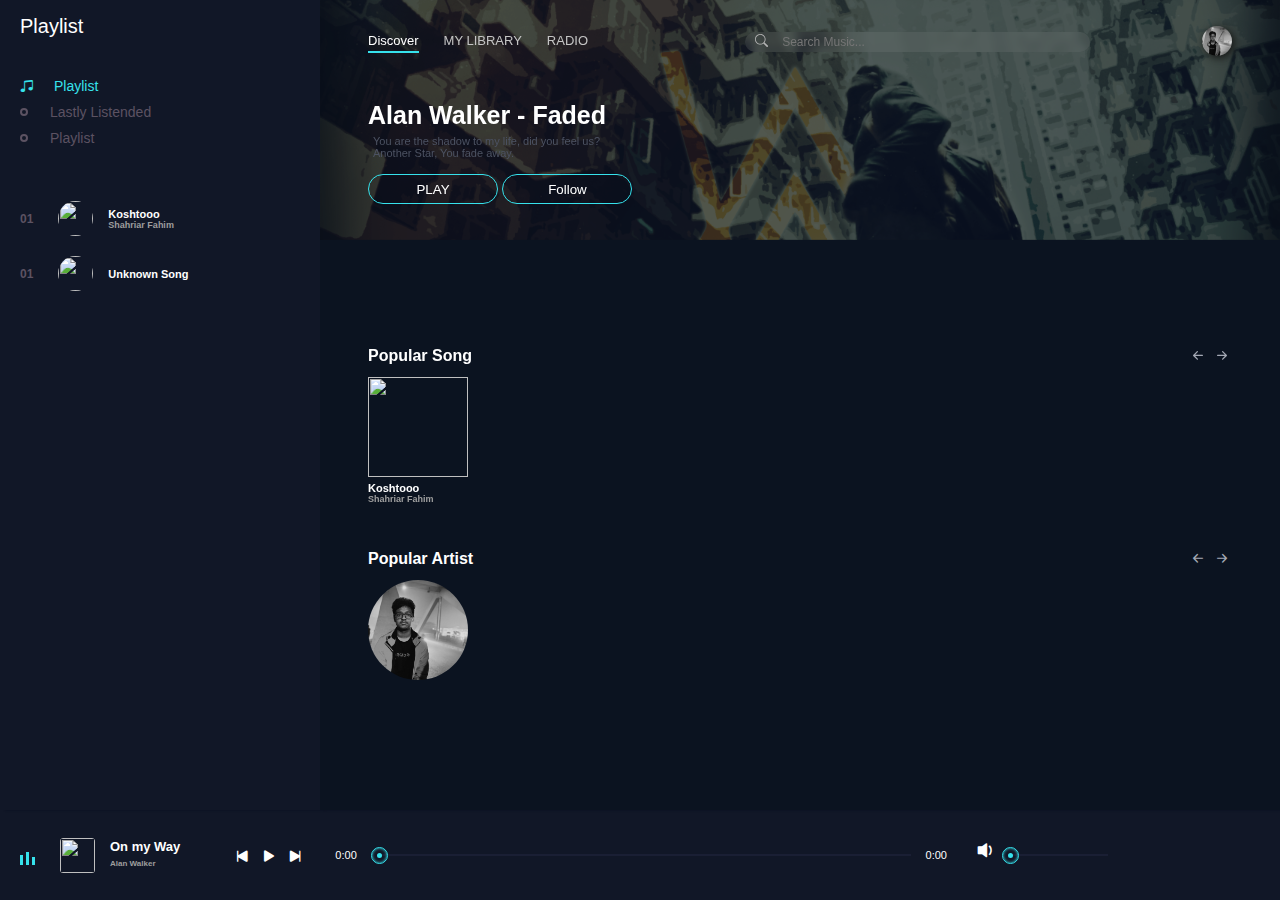
==== Siu/index.html @ 3d94c0d7 "Add files via upload" ====
<!DOCTYPE html>
<html lang="en">
<head>
    <meta charset="UTF-8">
    <meta name="viewport" content="width=device-width, initial-scale=1.0">
    <title>Siuu</title>
    <link rel="stylesheet" href="https://cdn.jsdelivr.net/npm/bootstrap-icons@1.11.2/font/bootstrap-icons.min.css">
    <link rel="stylesheet" href="style.css">
</head>
<body>
    <header>
        <div class="menu_side">
            <h1>Playlist</h1>
            <div class="playlist">
                <h4 class="active"><span></span><i class="bi bi-music-note-beamed"></i> Playlist</h4>
                <h4><span></span><i class="bi bi-music-note-beamed"></i> Lastly Listended</h4>
                <h4><span></span><i class="bi bi-music-note-beamed"></i> Playlist</h4>
            </div>
            <div class="menu_song">
                <li class="song_item">
                    <span>01</span>
                    <img src="img/1.jpg">
                    <h5>
                        On my Way
                        <div class="artist_name">Alan Walker</div>
                    </h5>
                        <i class="bi playListPlay bi-play-circle-fill" id="1"></i>
                </li>
                <li class="song_item">
                    <span>01</span>
                    <img src="img/01.jpg">
                    <h5>
                        On my Way
                        <div class="artist_name">Alan Walker</div>
                    </h5>
                        <i class="bi playListPlay bi-play-circle-fill" id="2"></i>
                </li>
            </div>
        </div>
        <div class="song_side">
            <nav>
                <ul>
                    <li>Discover <span></span></li>
                    <li>MY LIBRARY</li>
                    <li>RADIO</li>
                </ul>
                <div class="search">
                    <i class="bi bi-search"></i>
                    <input type="text" placeholder="Search Music...">
                </div>
                <div class="user">
                    <img src="img/1.jpg" alt="User" title="Shahriar Fahim">
                </div>
            </nav>
            <div class="content">
                <h1>Alan Walker - Faded</h1>
                <p>
                    You are the shadow to my life, did you feel us? <br>
                    Another Star, You fade away. 
                </p>
                <div class="buttons">
                    <button>PLAY</button>
                    <button>Follow</button>
                </div>
            </div>
            <div class="popular_songs">
                <div class="h4">
                    <h4>Popular Song</h4>
                    <div class="btn_s">
                        <i id="left_scroll" class="bi bi-arrow-left-short"></i>
                        <i id="right_scroll" class="bi bi-arrow-right-short"></i>
                    </div>
                </div>
                <div class="pop_song">
                    <li class="song_item song_item_popular">
                        <div class="img_play">
                            <img src="img/01.jpg">
                            <i class="bi playListPlay bi-play-circle-fill" id="11"></i>
                        </div>
                        <h5>
                            On my Way
                            <div class="artist_name">Alan Walker</div>
                        </h5>
                    </li>
                </div>
            </div>  
            <div class="popular_artist">
                <div class="h4">
                    <h4>Popular Artist</h4>
                    <div class="btn_s">
                        <i id="left_scroll" class="bi bi-arrow-left-short"></i>
                        <i id="right_scroll" class="bi bi-arrow-right-short"></i>
                    </div>
                </div>
                <div class="pop_song">
                    <li class="item song_item_artist">
                        <img src="img/1.jpg">
                    </li>
                </div>
            </div>  
        </div>


        <div class="master_play">
            <div class="wave">
                <div class="wave1"></div>
                <div class="wave1"></div>
                <div class="wave1"></div>
            </div>
            <img src="img/01.jpg" id="masterPlayIcon">
            <h5 id="title">On my Way <br>
                <div class="artist_name">Alan Walker</div>
            </h5>
            <div class="icon">
                <button class="controls"><i class="bi bi-skip-start-fill" id="back"></i></button>
                <button class="controls" onclick="playPause()"><i class="bi bi-play-fill" id="masterPlay"></i></button>
                <button class="controls"><i class="bi bi-skip-end-fill" id="next"></i></button>
            </div>
            <span id="current_start">0:00</span>
            <div class="bar">
                <input type="range" id="seek" min="0" value="0" max="100">
                <div class="bar2" id="bar2"></div>
                <div class="dot"></div>
            </div>
            <span id="current_end">0:00</span>
            <div class="vol">
                <i class="bi bi-volume-down-fill vol_icon"></i>
                <input type="range" id="vol" min="0" value="0" max="100">
                <div class="vol_bar"></div>
                <div class="dot" id="vol_dot"></div>
            </div>
        </div>
    </header>
    <script src="script.js"></script>
</body>
</html>
---- Siu/style.css ----
*{
    margin: 0;
    padding: 0;
    box-sizing: border-box;
    font-family: 'Poppins', sans-serif;
}

body {
    width: 100%;
    height: 100vh;
    background: #131312;
    display: flex;
    align-items: center;
    justify-content: center;
}

header {
    width: 100%;
    height: 100%;
    /* border: 1px solid #fff; */
    display: flex;
    flex-wrap: wrap;
    overflow: hidden;
    color: #fff;
}

header .menu_side , .song_side {
    width: 25%;
    height: 90%;
    position: relative;
    /* border: 1px solid #fff; */
    background: #111727;
    box-shadow: 5px 0 2px #090f1f;
}

header .song_side {
    width: 75%;
    background: #0b1320;
}

header .master_play {
    width: 100%;
    height: 10%;
    background: #111727;
    box-shadow: 0 3px 8px #090f1f;
}

header .menu_side h1 {
    font-size: 20px;
    margin: 15px 0 0 20px;
    font-weight: 500;
}

header .menu_side .playlist {
    margin: 40px 0 0 20px;
}

header .menu_side .playlist h4 {
    font-size: 14px;
    font-weight: 400;
    padding-bottom: 10px;
    display: flex;
    align-items: center;
    color: #5c5262;
    transition: 0.3s linear;
}

header .menu_side .playlist h4:hover {
    color: #fff;
    cursor: pointer;
}

header .menu_side .playlist h4 span {
    position: relative;
    margin-right: 30px;
}

header .menu_side .playlist h4 span::before {
    content: '';
    position: absolute;
    width: 4px;
    height: 4px;
    top: -4px;
    border: 2px solid #5c5262;
    border-radius: 50%;
    transition: 0.3s linear;
}

header .menu_side .playlist h4:hover span::before {
    border: 2px solid #fff;
}

header .menu_side .playlist h4 .bi {
    display: none;
}

header .menu_side .playlist .active {
    color: #36e2ec;
}

header .menu_side .playlist .active span {
    display: none;
}

header .menu_side .playlist .active .bi {
    display: flex;
    margin-right: 20px;
}

header .menu_side .menu_song {
    width: 100%;
    height: 354px;
    /* border: 1px solid #fff; */
    margin-top: 40px;
}

header .menu_side .menu_song li {
    position: relative;
    list-style-type: none;
    padding: 5px 0 5px 20px;
    display: flex;
    align-items: center;
    margin-bottom: 10px;
    cursor: pointer;
    transition: 0.3s linear;
}

header .menu_side .menu_song li:hover {
    background: rgb(105, 105, 170, .1);
}

header .menu_side .menu_song li span {
    font-size: 12px;
    font-weight: 600;
    color: #5c5262;
}

header .menu_side .menu_song li img {
    width: 35px;
    height: 35px;
    margin-left: 25px;
    border-radius: 50%;
}

header .menu_side .menu_song li h5 {
    font-size: 11px;
    margin-left: 15px;
}

header .menu_side .menu_song li h5 .artist_name {
    font-size: 9px;
    color: #9e9e9e;
}
header .menu_side .menu_song li .bi {
    position: absolute;
    right: -30px;
    top: 7px;
    font-size: 20px;
    transition: 0.5s;
}
header .menu_side .menu_song li:hover .bi {
    position: absolute;
    right: 15px;
    top: 7px;
    font-size: 20px;
}

header .master_play {
    display: flex;
    align-items: center;
    padding: 0 20px;
}

header .master_play .wave {
    width: 30px;
    height: 30px;
    /* border: 1px solid #fff; */
    padding-bottom: 5px;
    display: flex;
    align-items: flex-end;
    margin-right: 10px;
}

header .master_play .wave .wave1 {
    width: 3px;
    height: 10px;
    margin-right: 3px;
    border: 10px 10px 0 0;
    background: #36e2ec;
    animation: wave unset;
}

header .master_play .wave .wave1:nth-child(2) {
    height: 13px;
    /* animation-delay: .4s; */
}
header .master_play .wave .wave1:nth-child(3) {
    height: 8px;
    /* animation-delay: .8s; */
}

/* Javascript CLass Wave */
header .master_play .active2 .wave1 {
    animation: wave .5s linear infinite;
}
header .master_play .active2 .wave1:nth-child(2) {
    animation-delay: .4s;
}
header .master_play .active2 .wave1:nth-child(3) {
    animation-delay: .8s;
}

@keyframes wave {
    0%{
        height: 10px;
    }
    50%{
        height: 15px;
    }
    100%{
        height: 10px;
    }
}

header .master_play img {
    height: 35px;
    width: 35px;
    border-radius: 10%;
}

header .master_play h5 {
    width: 130px;
    font-size: 13px;
    margin-left: 15px;
    line-height: 17px;
}

header .master_play h5 .artist_name {
    font-size: 8px;
    color: #9e9e9e;
}
header .master_play .icon button {
    border: 0;
    outline: 0;
    background: transparent;
}

header .master_play .icon {
    font-size: 24px;
    margin: 0 20px 0 -8px;
}

header .master_play .icon .bi {
    cursor: pointer;
    outline: none;
    font-size: 20px;
    color: #fff;
}

header .master_play .icon .bi:nth-child(2) {
    margin: 0 10px;
    transition: .3s linear;
}




header .master_play span {
    width: 32px;
    font-size: 11px;
    font-weight: 400;
}

header .master_play #current_start {
    margin: 0 0 0 10px;
}

header .master_play .bar {
    position: relative;
    width: 43%;
    height: 2px;
    background: rgb(105, 105, 170, .1);
    margin: 0 15px 0 10px;
}

header .master_play .bar .bar2 {
    position: absolute;
    background: #36e2ec;
    width: 0%;
    height: 100%;
    top: 0;
}

header .master_play .bar .dot {
    position: absolute;
    width: 5px;
    height: 5px;
    border-radius: 50%;
    background: #36e2ec;
    left: 0%;
    top: -1px;
    transition: 1s linear;
}

header .master_play .bar .dot::before {
    content: '';
    position: absolute;
    width: 15px;
    height: 15px;
    border-radius: 50%;
    border: 1px solid #36e2ec;
    left: -6px;
    top: -6px;
    transition: 1s linear;
    box-shadow: inset 0 0 3px #36e2ec;
}

header .master_play .bar input {
    position: absolute;
    width: 100%;
    top: -6px;
    left: 0;
    cursor: pointer;
    z-index: 999;
    transition: 3s linear;
    opacity: 0;
}

header .master_play .vol {
    position: relative;
    width: 100px;
    height: 2px;
    margin-left: 50px;
    background: rgb(105, 105, 170, .1);
} 

header .master_play .vol .bi {
    position: absolute;
    color: #fff;
    top: -17px;
    left: -35px;
    font-size: 25px;
}

header .master_play .vol input {
    position: absolute;
    width: 100%;
    top: -6px;
    left: 0;
    cursor: pointer;
    z-index: 999;
    transition: 3s linear;
    opacity: 0;
}

header .master_play .vol .vol_bar {
    position: absolute;
    background: #36e2ec;
    width: 0%;
    height: 100%;
    top: 0;
}

header .master_play .vol .dot {
    position: absolute;
    width: 5px;
    height: 5px;
    border-radius: 50%;
    background: #36e2ec;
    left: 0%;
    top: -1px;
    transition: 1s linear;
}

header .master_play .vol .dot::before {
    content: '';
    position: absolute;
    width: 15px;
    height: 15px;
    border-radius: 50%;
    border: 1px solid #36e2ec;
    left: -6px;
    top: -6px;
    transition: 1s linear;
    box-shadow: inset 0 0 3px #36e2ec;
}

header .song_side {
    z-index: 2;
    overflow-y: auto;
    scroll-behavior: smooth;
}
header .song_side::-webkit-scrollbar {
    display: none;
}
header .song_side::before {
    content: '';
    position: absolute;
    width: 100%;
    height: 320px;
    background: url('img/bg.png');
    background-size: cover;
    z-index: -2;
    opacity: .3;
    backdrop-filter: blur(5px);
    top: -80px;
}

header .song_side nav {
    width: 90%;
    height: 10%;
    margin: auto;
    /* border: 1px solid #fff; */
    display: flex;
    align-items: center;
    justify-content: space-between;
}

header .song_side nav ul {
    display: flex;
}

header .song_side nav ul li {
    position: relative;
    list-style-type: none;
    font-size: 13px;
    color: #c4c4c4;
    margin-right: 25px;
    cursor: pointer;
    transition: .3s linear;
}

header .song_side nav ul li:hover {
    color: #fff;
}
header .song_side nav ul li:nth-child(1) {
    color: #fff;
}

header .song_side nav ul li span {
    position: absolute;
    width: 100%;
    height: 2px;
    background: #36e2ec;
    bottom: -5px;
    left: 0;
}

header .song_side nav .search {
    position: relative;
    width: 40%;
    padding: 1px 10px;
    border-radius: 20px;
    color: rgb(179, 179, 179);
}

header .song_side nav .search::before {
    content: '';
    position: absolute;
    width: 100%;
    height: 100%;
    border-radius: 20px;
    background: rgb(184, 184, 184, .1);
    backdrop-filter: blur(5px);
    z-index: -1;
}

header .song_side nav .search .bi {
    font-size: 13px;
    padding: 3px 0 0 10px;
}

header .song_side nav .search input {
    border: none;
    outline: none;
    background: transparent;
    padding: 0 10px;
    color: #fff;
    font-size: 12px;
}
header .song_side nav .user{
    position: relative;
    width: 30px;
    height: 30px;
    border-radius: 50%;
    cursor: pointer;
}
header .song_side nav .user img {
    position: absolute;
    width: 30px;
    height: 30px;
    border-radius: 50%;
    box-shadow: 2px 2px 8px #131312;
}

header .song_side .content {
    width: 90%;
    height: 30%;
    margin: auto;
    /* border: 1px solid #fff; */
    padding-top: 20px;
}

header .song_side .content h1 {
    font-size: 25px;
    font-weight: 600;
}
header .song_side .content p {
    font-size: 11px;
    font-weight: 400;
    color: #4c5262;
    margin: 5px;
}
header .song_side .content .buttons {
    margin-top: 15px;
}
header .song_side .content .buttons  button {
    width: 130px;
    height: 30px;
    border: 1px solid #36e2ec;
    outline: none;
    border-radius: 20px;
    color: #fff;
    background: none;
    cursor: pointer;
    transition: .3s linear;
}

header .song_side .content .buttons  button:hover {
    border: 2px solid #36e2ec;
    background: #36e2ec;
    color: #000;
}

header .song_side .popular_songs {
    width: 90%;
    height: auto;
    /* border: 1px solid #fff; */
    margin: auto;
    margin-top: 20px;
}

header .song_side .popular_songs .h4 {
    display: flex;
    align-items: center;
    justify-content: space-between;
}

header .song_side .popular_songs .h4 .bi {
    color: #a4a8b4;
    cursor: pointer;
    transition: .3s linear;
    font-size: 20px;
}

header .song_side .popular_songs .h4 .bi:hover {
    color: #fff;
}

header .song_side .popular_songs .pop_song {
    width: 100%;
    height: 150px;
    margin-top: 10px;
    display: flex;
    overflow-x: auto;
    scroll-behavior: smooth;
}
header .song_side .popular_songs .pop_song::-webkit-scrollbar {
    display: none;
}

header .song_side .popular_songs .pop_song li {
    min-width: 100px;
    height: 140px;
    list-style-type: none;
    margin-right: 10px;
    transition: .3s linear;
}

header .song_side .popular_songs .pop_song li:hover {
    background: rgb(105, 105, 170, .1);
}

header .song_side .popular_songs .pop_song li .img_play {
    position: relative;
    width: 100px;
    height: 100px;
    display: flex;
    align-items: center;
    justify-content: center;
}
header .song_side .popular_songs .pop_song li .img_play img {
    width: 100%;
    height: 100%;
}

header .song_side .popular_songs .pop_song li .img_play .bi {
    position: absolute;
    font-size: 20px;
    cursor: pointer;
    transition: .3s linear;
    right: 5px;
    bottom: 5px;
    opacity: 0;
}

header .song_side .popular_songs .pop_song li:hover .img_play .bi {
    opacity: 1;
}

header .song_side .popular_songs .pop_song li h5 {
    font-size: 11px;
    margin-top: 5px;
}

header .song_side .popular_songs .pop_song li h5 .artist_name {
    font-size: 9px;
    color: #9e9e9e;
}

/* fffff */

header .song_side .popular_artist {
    width: 90%;
    height: auto;
    /* border: 1px solid #fff; */
    margin: auto;
    margin-top: 20px;
}

header .song_side .popular_artist .h4 {
    display: flex;
    align-items: center;
    justify-content: space-between;
}

header .song_side .popular_artist .h4 .bi {
    color: #a4a8b4;
    cursor: pointer;
    transition: .3s linear;
    font-size: 20px;
}

header .song_side .popular_artist .h4 .bi:hover {
    color: #fff;
}

header .song_side .popular_artist .pop_song {
    width: 100%;
    height: 150px;
    margin-top: 10px;
    display: flex;
    overflow-x: auto;
    scroll-behavior: smooth;
}
header .song_side .popular_artist .pop_song::-webkit-scrollbar {
    display: none;
}

header .song_side .popular_artist .pop_song li {
    min-width: 100px;
    height: 100px;
    list-style-type: none;
    margin-right: 10px;
    cursor: pointer;
}



header .song_side .popular_artist .pop_song li {
    position: relative;
    width: 100px;
    height: 100px;
    display: flex;
    align-items: center;
    justify-content: center;
}
header .song_side .popular_artist .pop_song li img {
    width: 100%;
    height: 100%;
    border-radius: 50%;
}
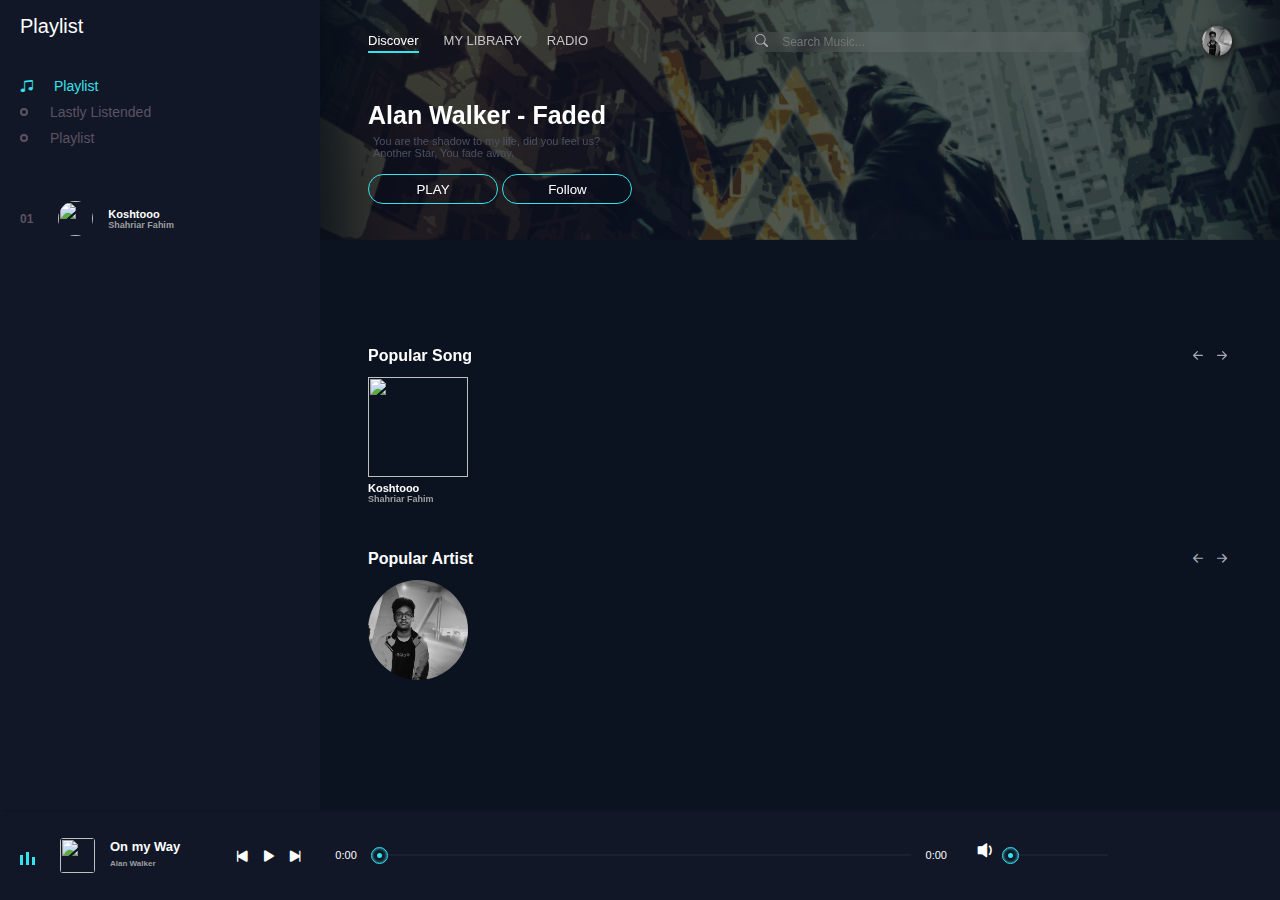
==== commit 88b9d24c: "Update index.html" ====
--- a/Siu/index.html
+++ b/Siu/index.html
@@ -25,15 +25,6 @@
                         <div class="artist_name">Alan Walker</div>
                     </h5>
                         <i class="bi playListPlay bi-play-circle-fill" id="1"></i>
-                </li>
-                <li class="song_item">
-                    <span>01</span>
-                    <img src="img/01.jpg">
-                    <h5>
-                        On my Way
-                        <div class="artist_name">Alan Walker</div>
-                    </h5>
-                        <i class="bi playListPlay bi-play-circle-fill" id="2"></i>
                 </li>
             </div>
         </div>
@@ -133,4 +124,4 @@
     </header>
     <script src="script.js"></script>
 </body>
-</html>+</html>
